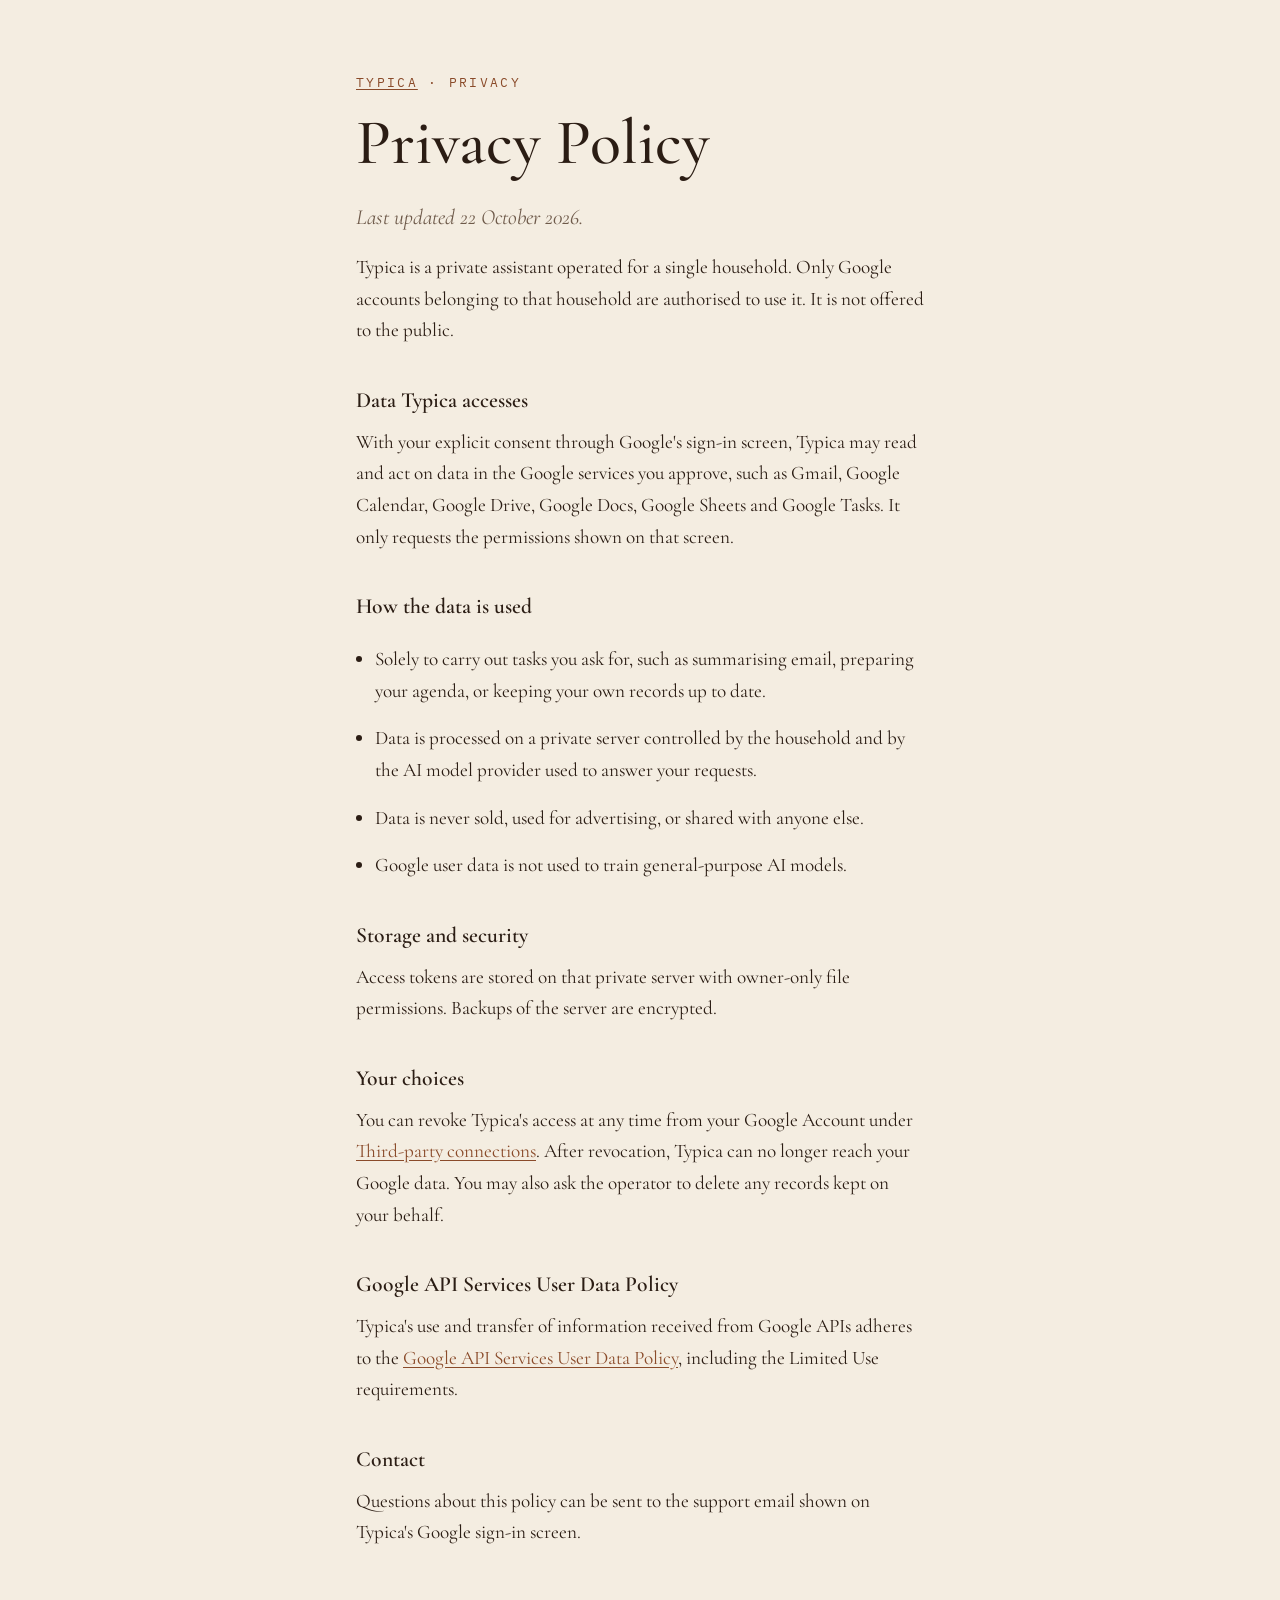
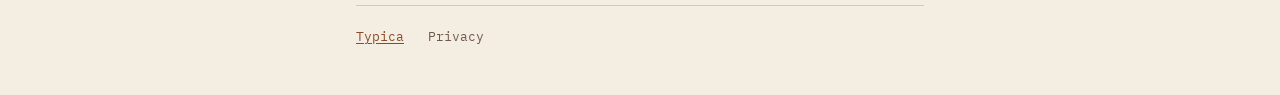
==== privacy.html @ e1d86f13 "Typica: home and privacy policy pages Co-Authored-By: Claude Opus 5.5 <noreply@anthropic.com>" ====
<!doctype html>
<html lang="en">
<head>
  <meta charset="utf-8">
  <meta name="viewport" content="width=device-width, initial-scale=1">
  <title>Typica Privacy Policy</title>
  <meta name="description" content="How Typica, a private household assistant, handles Google user data.">
  <link rel="preconnect" href="https://fonts.googleapis.com">
  <link rel="preconnect" href="https://fonts.gstatic.com" crossorigin>
  <link href="https://fonts.googleapis.com/css2?family=Cormorant+Garamond:ital,wght@0,500;0,600;1,500&family=IBM+Plex+Mono&display=swap" rel="stylesheet">
  <link rel="stylesheet" href="style.css">
</head>
<body>
  <main>
    <p class="mark"><a href="./">Typica</a> · Privacy</p>
    <h1>Privacy Policy</h1>
    <p class="lede">Last updated 22 October 2026.</p>

    <p>Typica is a private assistant operated for a single household. Only Google accounts belonging to that household are authorised to use it. It is not offered to the public.</p>

    <h2>Data Typica accesses</h2>
    <p>With your explicit consent through Google's sign-in screen, Typica may read and act on data in the Google services you approve, such as Gmail, Google Calendar, Google Drive, Google Docs, Google Sheets and Google Tasks. It only requests the permissions shown on that screen.</p>

    <h2>How the data is used</h2>
    <ul>
      <li>Solely to carry out tasks you ask for, such as summarising email, preparing your agenda, or keeping your own records up to date.</li>
      <li>Data is processed on a private server controlled by the household and by the AI model provider used to answer your requests.</li>
      <li>Data is never sold, used for advertising, or shared with anyone else.</li>
      <li>Google user data is not used to train general-purpose AI models.</li>
    </ul>

    <h2>Storage and security</h2>
    <p>Access tokens are stored on that private server with owner-only file permissions. Backups of the server are encrypted.</p>

    <h2>Your choices</h2>
    <p>You can revoke Typica's access at any time from your Google Account under <a href="https://myaccount.google.com/connections">Third-party connections</a>. After revocation, Typica can no longer reach your Google data. You may also ask the operator to delete any records kept on your behalf.</p>

    <h2>Google API Services User Data Policy</h2>
    <p>Typica's use and transfer of information received from Google APIs adheres to the <a href="https://developers.google.com/terms/api-services-user-data-policy">Google API Services User Data Policy</a>, including the Limited Use requirements.</p>

    <h2>Contact</h2>
    <p>Questions about this policy can be sent to the support email shown on Typica's Google sign-in screen.</p>

    <footer>
      <a href="./">Typica</a>
      <span>Privacy</span>
    </footer>
  </main>
</body>
</html>
---- style.css ----
:root {
  --paper: #f4ede1;
  --ink: #2b1d14;
  --muted: #6e5a4a;
  --accent: #8a4b2a;
  --rule: #d9c9b3;
  color-scheme: light dark;
}

@media (prefers-color-scheme: dark) {
  :root {
    --paper: #1c1410;
    --ink: #efe4d4;
    --muted: #b8a48f;
    --accent: #d39a6a;
    --rule: #3a2c22;
  }
}

* { box-sizing: border-box; }

body {
  margin: 0;
  background: var(--paper);
  color: var(--ink);
  font-family: "Cormorant Garamond", Georgia, "Times New Roman", serif;
  font-size: 1.2rem;
  line-height: 1.65;
}

main {
  max-width: 38rem;
  margin: 0 auto;
  padding: 4.5rem 1.25rem 3rem;
}

.mark {
  font-family: "IBM Plex Mono", ui-monospace, monospace;
  font-size: 0.8rem;
  letter-spacing: 0.18em;
  text-transform: uppercase;
  color: var(--accent);
  margin: 0 0 1rem;
}

h1 {
  font-weight: 500;
  font-size: clamp(2.6rem, 9vw, 4rem);
  line-height: 1.05;
  margin: 0 0 1.5rem;
}

h2 {
  font-weight: 600;
  font-size: 1.35rem;
  margin: 2.25rem 0 0.5rem;
}

p, li { margin: 0 0 1rem; }

ul { padding-left: 1.2rem; }

a { color: var(--accent); text-underline-offset: 0.18em; }

.lede { font-size: 1.35rem; color: var(--muted); font-style: italic; }

ol.timeline {
  list-style: none;
  padding: 0;
  margin: 2rem 0;
  border-top: 1px solid var(--rule);
}

ol.timeline li {
  display: grid;
  grid-template-columns: 4.5rem 1fr;
  gap: 1rem;
  padding: 0.9rem 0;
  border-bottom: 1px solid var(--rule);
  margin: 0;
}

ol.timeline time {
  font-family: "IBM Plex Mono", ui-monospace, monospace;
  font-size: 0.9rem;
  color: var(--accent);
  padding-top: 0.2rem;
}

footer {
  margin-top: 3.5rem;
  padding-top: 1.25rem;
  border-top: 1px solid var(--rule);
  font-family: "IBM Plex Mono", ui-monospace, monospace;
  font-size: 0.8rem;
  color: var(--muted);
  display: flex;
  flex-wrap: wrap;
  gap: 0.5rem 1.5rem;
}
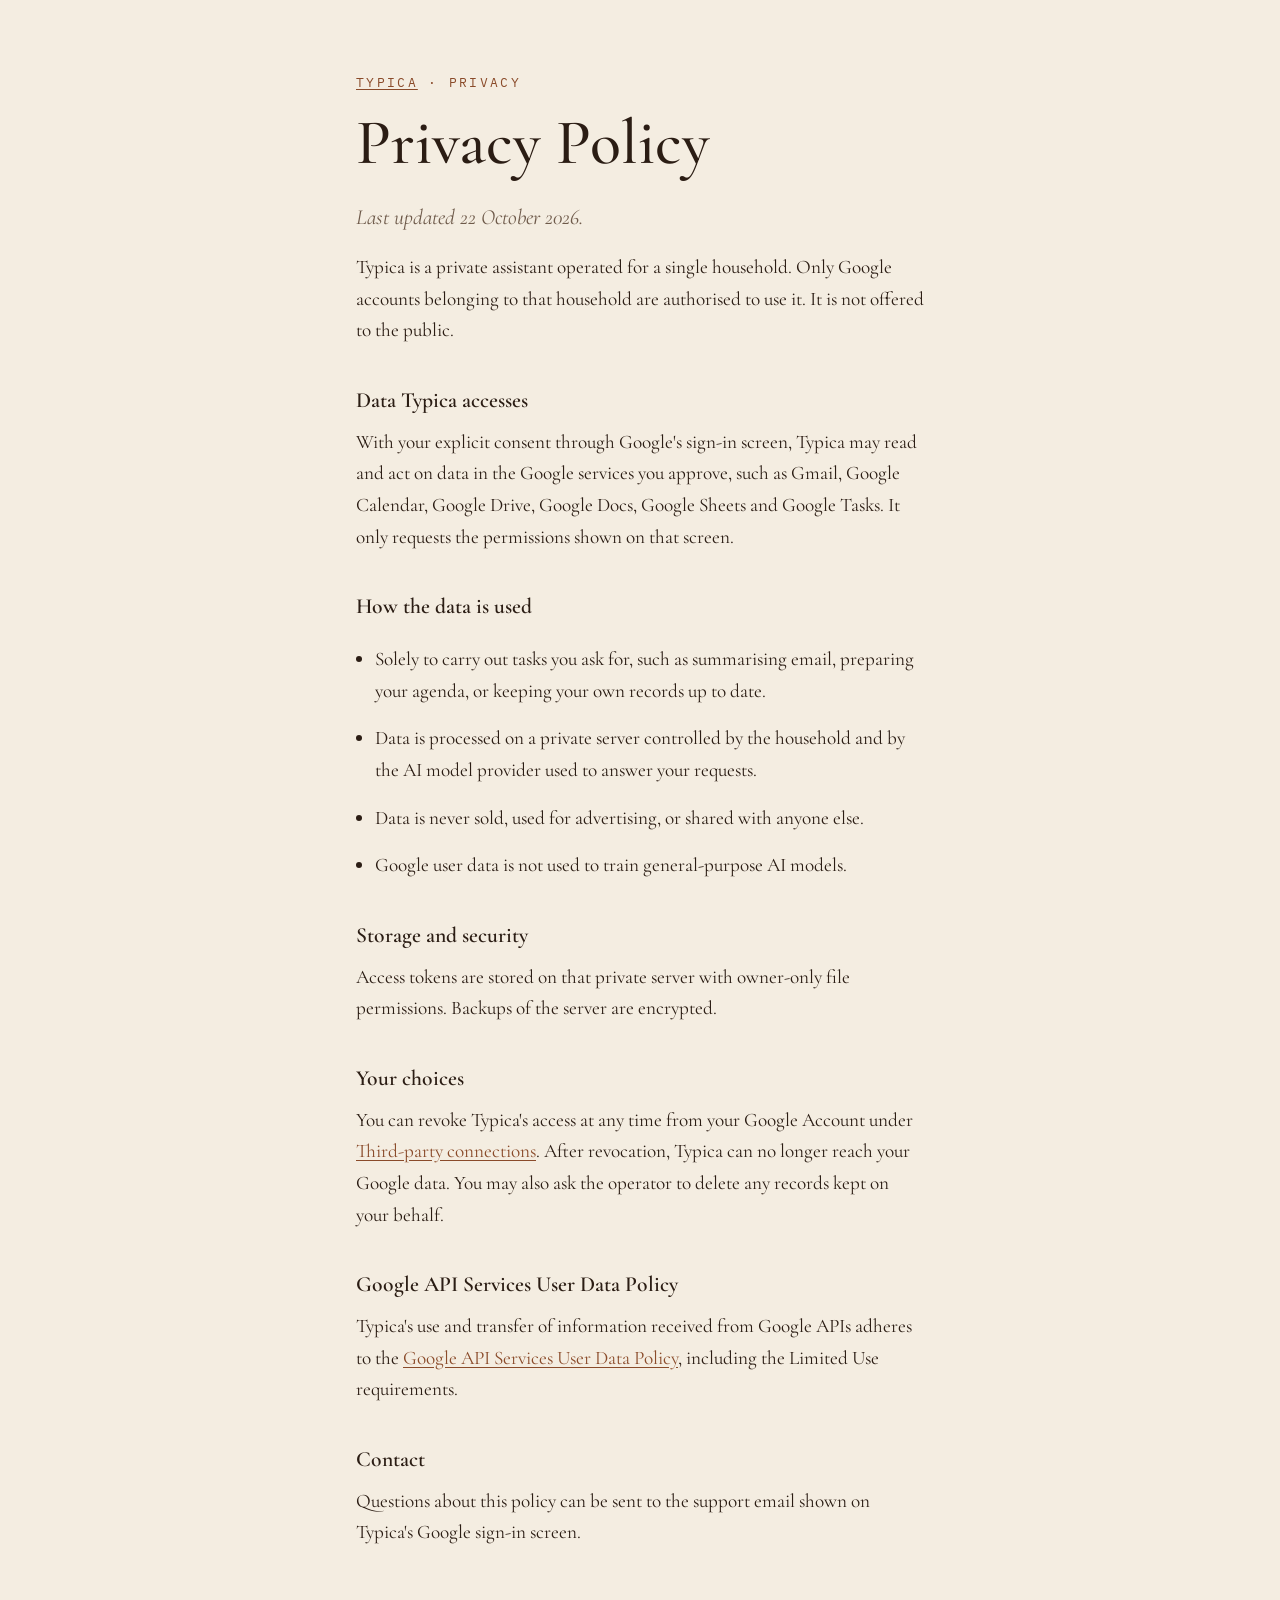
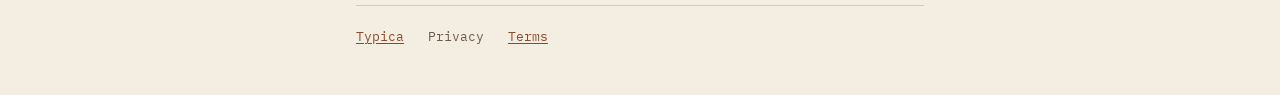
==== commit 4edf1106: "Add Terms of Service page Co-Authored-By: Claude Opus 5.5 <noreply@anthropic.com>" ====
--- a/privacy.html
+++ b/privacy.html
@@ -44,6 +44,7 @@
     <footer>
       <a href="./">Typica</a>
       <span>Privacy</span>
+      <a href="terms.html">Terms</a>
     </footer>
   </main>
 </body>
